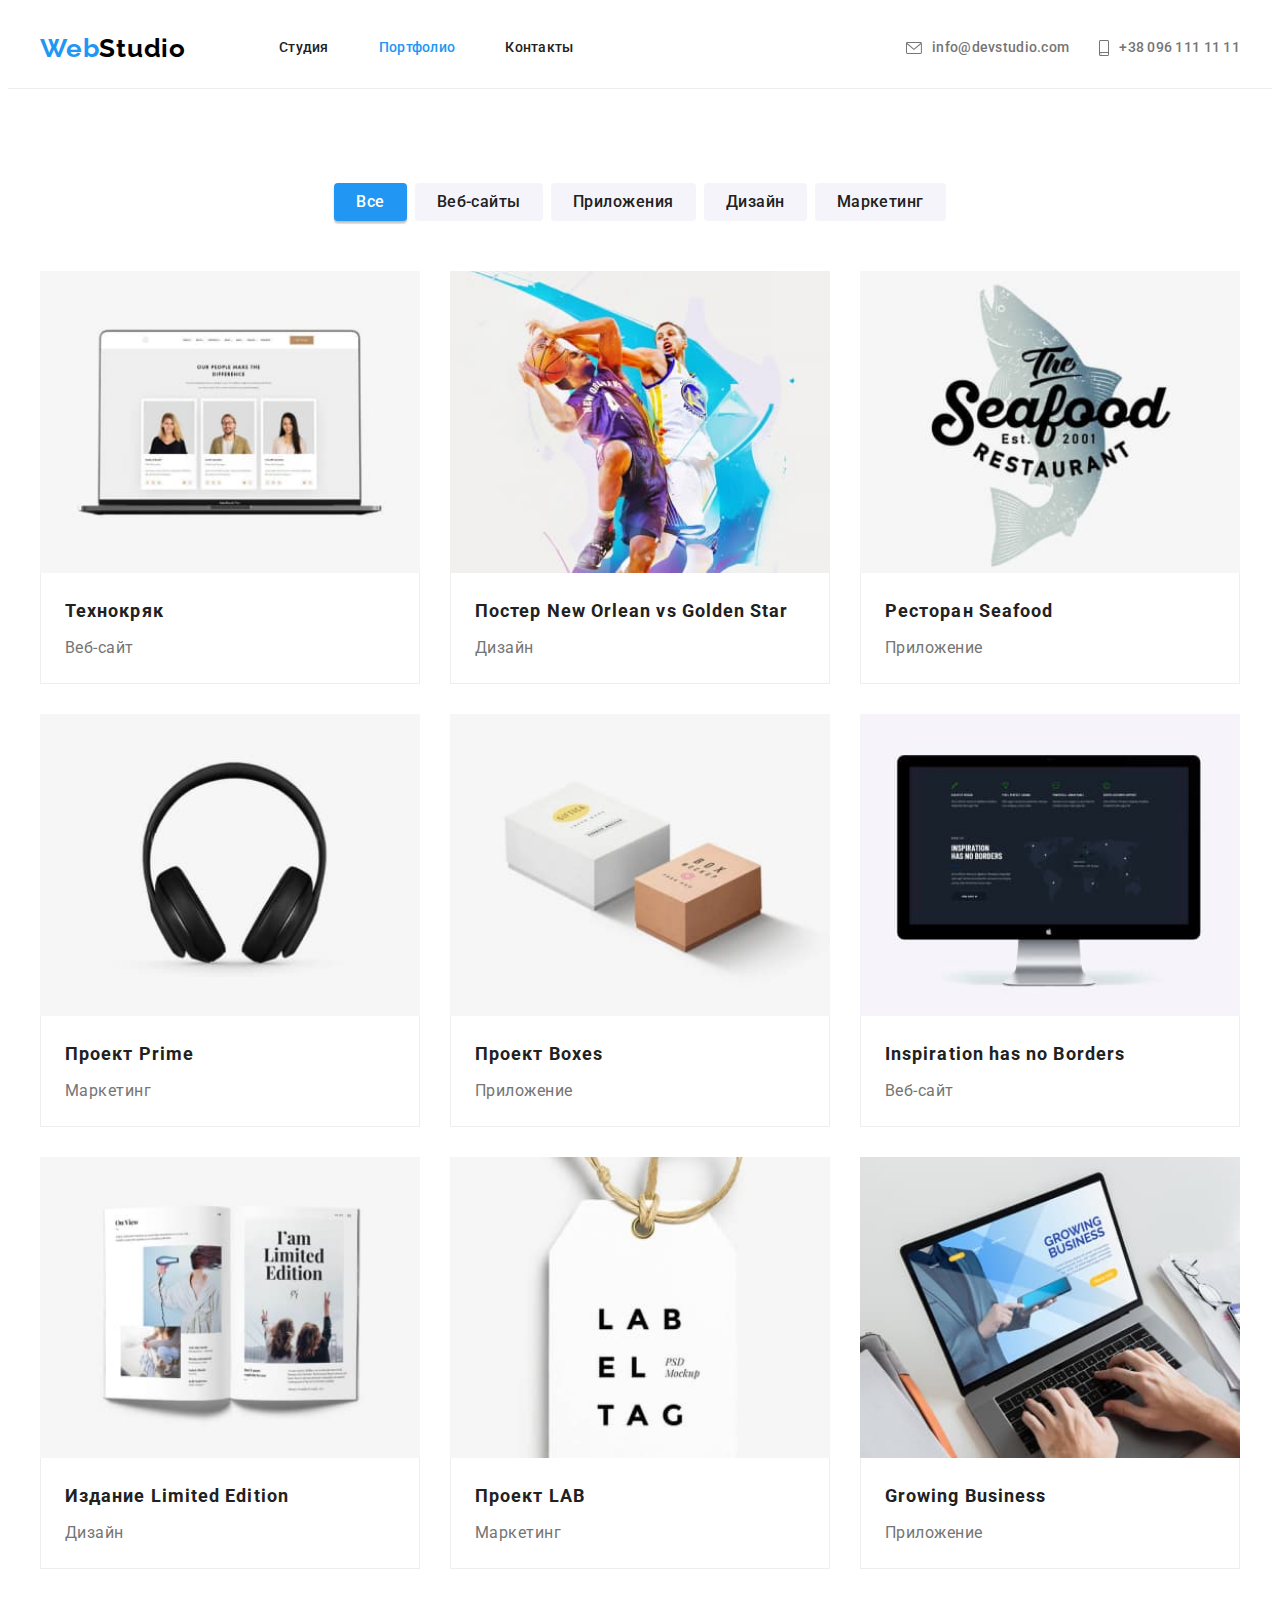
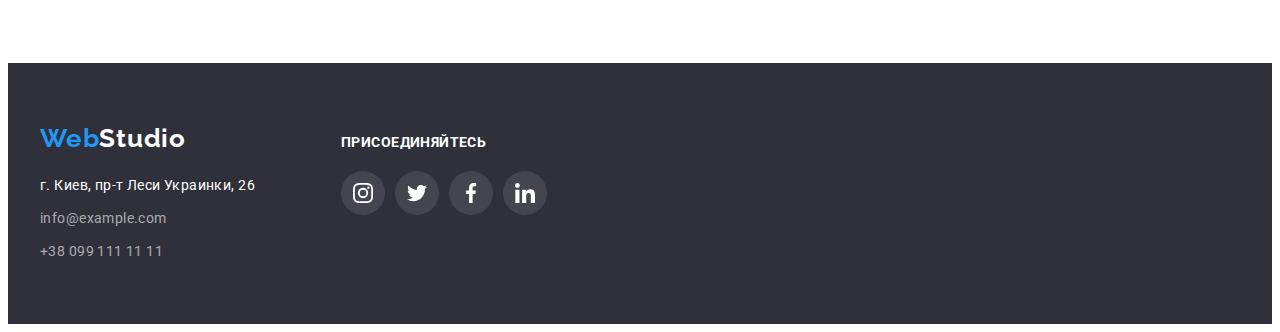
==== portfolio.html @ 4f2e8335 "Homework No.5" ====
<!DOCTYPE html>
<html lang="ru">
  <head>
    <meta charset="UTF-8" />
    <meta name="viewport" content="width=device-width, initial-scale=1.0" />
    <title>Студия</title>
    <link
      rel="stylesheet"
      href="https://cdnjs.cloudflare.com/ajax/libs/modern-normalize/1.0.0/modern-normalize.min.css"
      integrity="sha512-ISS7cAi1PEhQ8jnbJpJZMd29NlhNj4AWYyLOSp2CE/CsHxTCu+r+t0D2yoJudVrd0/8fTVPUVDzY5Tvli75u/g=="
      crossorigin="anonymous"
    />
    <link rel="preconnect" href="https://fonts.gstatic.com" />
    <link
      href="https://fonts.googleapis.com/css2?family=Raleway:wght@700&family=Roboto:wght@400;500;700;900&display=swap"
      rel="stylesheet"
    />
    <link rel="stylesheet" href="./css/styles.css" />
  </head>

  <body>
    <!-- Шапка -->
    <header class="site-header">
      <div class="container">
        <nav class="site-nav">
          <a href="./index.html" class="logo"
            ><span class="logo-start">Web</span>Studio</a
          >
          <ul class="nav-list list">
            <li class="item">
              <a href="./index.html" class="nav-link">Студия</a>
            </li>
            <li class="item">
              <a href="./portfolio.html" class="nav-link current">Портфолио</a>
            </li>
            <li class="item"><a href="#" class="nav-link">Контакты</a></li>
          </ul>
        </nav>
        <ul class="header-contact list">
          <li class="item">
            <a href="mailto:info@devstudio.com" class="contact-link email">
              <svg class="link-icon" width="16" height="16">
                <use href="./images/sprite.svg#icon-envelope"></use>
              </svg>
              <span>info@devstudio.com</span>
            </a>
          </li>
          <li class="item">
            <a href="tel:+380961111111" class="contact-link phone">
              <svg class="link-icon" width="10" height="16">
                <use href="./images/sprite.svg#icon-smartphone"></use>
              </svg>
              <span>+38 096 111 11 11</span>
            </a>
          </li>
        </ul>
      </div>
    </header>

    <main>
      <!-- Секция Наши работы -->
      <section class="section works">
        <div class="container">
          <h1 class="section-title visually-hidden">Наши работы</h1>
          <ul class="filter-container list">
            <li class="item">
              <button class="filter-button btn-active" type="button">
                Все
              </button>
            </li>
            <li class="item">
              <button class="filter-button" type="button">Веб-сайты</button>
            </li>
            <li class="item">
              <button class="filter-button" type="button">Приложения</button>
            </li>
            <li class="item">
              <button class="filter-button" type="button">Дизайн</button>
            </li>
            <li class="item">
              <button class="filter-button" type="button">Маркетинг</button>
            </li>
          </ul>

          <ul class="works-samples list">
            <li class="item">
              <a href="#" class="work-link">
                <img
                  class="photo"
                  src="./images/img-portfolio-technocrack.jpg"
                  alt="Макбук с открытой веб-страницей"
                  width="370"
                />
                <div class="work-title">
                  <h2 class="work-name">Технокряк</h2>
                  <p class="work-category">Веб-сайт</p>
                </div>
              </a>
            </li>
            <li class="item">
              <a href="#" class="work-link">
                <img
                  class="photo"
                  src="./images/img-portfolio-basketball.jpg"
                  alt="Два бескетболиста в борьбе за мяч"
                  width="370"
                />
                <div class="work-title">
                  <h2 class="work-name">Постер New Orlean vs Golden Star</h2>
                  <p class="work-category">Дизайн</p>
                </div>
              </a>
            </li>
            <li class="item">
              <a href="#" class="work-link">
                <img
                  class="photo"
                  src="./images/img-portfolio-seafood.jpg"
                  alt="Логотип - название ресторана на фоне рыбы"
                  width="370"
                />
                <div class="work-title">
                  <h2 class="work-name">Ресторан Seafood</h2>
                  <p class="work-category">Приложение</p>
                </div>
              </a>
            </li>
            <li class="item">
              <a href="#" class="work-link">
                <img
                  class="photo"
                  src="./images/img-portfolio-prime.jpg"
                  alt="Черные наушники на пустом фоне"
                  width="370"
                />
                <div class="work-title">
                  <h2 class="work-name">Проект Prime</h2>
                  <p class="work-category">Маркетинг</p>
                </div>
              </a>
            </li>
            <li class="item">
              <a href="#" class="work-link">
                <img
                  class="photo"
                  src="./images/img-portfolio-boxes.jpg"
                  alt="Две коробки: белая и бежевая"
                  width="370"
                />
                <div class="work-title">
                  <h2 class="work-name">Проект Boxes</h2>
                  <p class="work-category">Приложение</p>
                </div>
              </a>
            </li>
            <li class="item">
              <a href="#" class="work-link">
                <img
                  class="photo"
                  src="./images/img-portfolio-inspiration.jpg"
                  alt="Монитор с открытой веб-страницей"
                  width="370"
                />
                <div class="work-title">
                  <h2 class="work-name">Inspiration has no Borders</h2>
                  <p class="work-category">Веб-сайт</p>
                </div>
              </a>
            </li>
            <li class="item">
              <a href="#" class="work-link">
                <img
                  class="photo"
                  src="./images/img-portfolio-limited.jpg"
                  alt="Раскрытый журнал"
                  width="370"
                />
                <div class="work-title">
                  <h2 class="work-name">Издание Limited Edition</h2>
                  <p class="work-category">Дизайн</p>
                </div>
              </a>
            </li>
            <li class="item">
              <a href="#" class="work-link">
                <img
                  class="photo"
                  src="./images/img-portfolio-lab.jpg"
                  alt="Бирка с названием прокета"
                  width="370"
                />
                <div class="work-title">
                  <h2 class="work-name">Проект LAB</h2>
                  <p class="work-category">Маркетинг</p>
                </div>
              </a>
            </li>
            <li class="item">
              <a href="#" class="work-link">
                <img
                  class="photo"
                  src="./images/img-portfolio-growing.jpg"
                  alt="Ноутбук с открытой веб-страницей"
                  width="370"
                />
                <div class="work-title">
                  <h2 class="work-name">Growing Business</h2>
                  <p class="work-category">Приложение</p>
                </div>
              </a>
            </li>
          </ul>
        </div>
      </section>
    </main>

    <!-- Подвал -->
    <footer class="site-footer">
      <div class="container">
        <div>
          <a href="./index.html" class="logo"
            ><span class="logo-start">Web</span>Studio</a
          >
          <address class="address">
            <ul class="footer-contact list">
              <li class="item">г. Киев, пр-т Леси Украинки, 26</li>
              <li class="item">
                <a href="mailto:info@example.com" class="link">
                  info@example.com
                </a>
              </li>
              <li class="item">
                <a href="tel:+380991111111" class="link"> +38 099 111 11 11 </a>
              </li>
            </ul>
          </address>
        </div>
        <div class="social-container">
          <p class="join-text">присоединяйтесь</p>
          <ul class="social-links list">
            <li class="item">
              <a href="" class="social-link">
                <svg class="social-icon" width="20" height="20">
                  <use href="./images/sprite.svg#icon-instagram"></use>
                </svg>
              </a>
            </li>
            <li class="item">
              <a href="" class="social-link">
                <svg class="social-icon" width="20" height="20">
                  <use href="./images/sprite.svg#icon-twitter"></use>
                </svg>
              </a>
            </li>
            <li class="item">
              <a href="" class="social-link">
                <svg class="social-icon" width="20" height="20">
                  <use href="./images/sprite.svg#icon-facebook"></use>
                </svg>
              </a>
            </li>
            <li class="item">
              <a href="" class="social-link">
                <svg class="social-icon" width="20" height="20">
                  <use href="./images/sprite.svg#icon-linkedin"></use>
                </svg>
              </a>
            </li>
          </ul>
        </div>
      </div>
    </footer>
  </body>
</html>
---- css/styles.css ----
/* Палитра цветов макета */
:root {
  --main-bg-color: #ffffff;
  --dark-bg-color: #2f303a;
  --pale-bg-color: #f5f4fa;
  --hero-bg-color: #c4c4c4;
  --overlay-shading-color: rgba(47, 48, 58, 0.4);
  --btn-bg-color: #f5f4fa;
  --primary-text-color: #757575;
  --inverse-text-color: #ffffff;
  --title-text-color: #212121;
  --nav-link-color: #212121;
  --logo-black-color: #000000;
  --footer-address-color: rgba(255, 255, 255, 0.6);
  --footer-social-color: rgba(255, 255, 255, 0.1);
  --accent-color: #2196f3;
  --border-color: #eeeeee;
  --border-black-color: #000000;
  --icon-color: #afb1b8;
}

/*-------Общие стили-------*/

/* Общие объявления */
body {
  background-color: var(--main-bg-color);
  color: var(--primary-text-color);

  font-family: Roboto, sans-serif;
  font-style: normal;
}

.container {
  margin-left: auto;
  margin-right: auto;
  width: 1200px;
  padding-left: 15px;
  padding-right: 15px;
}

.section {
  padding-top: 94px;
  padding-bottom: 94px;
}

.list {
  list-style: none;
  padding: 0;
  margin: 0;
}

.social-link {
  display: flex;
  justify-content: center;
  align-items: center;
  height: 44px;
  width: 44px;
  border-radius: 50%;
}

.visually-hidden {
  position: absolute;
  clip: rect(0 0 0 0);
  width: 1px;
  height: 1px;
  margin: -1px;
}

/* Логотип */

.logo {
  text-decoration: none;
  font-family: Raleway, sans-serif;
  font-weight: 700;
  font-size: 26px;
  line-height: 1.19;
  letter-spacing: 0.03em;
}

header .logo {
  color: var(--logo-black-color);
}

footer .logo {
  display: inline-block;
  color: var(--inverse-text-color);
  margin-bottom: 20px;
}

.logo-start {
  color: var(--accent-color);
}

/* Шапка */

.site-header .container {
  display: flex;
  align-items: center;
}

.site-nav {
  display: flex;
  align-items: center;
  margin-right: auto;
}

.nav-list {
  display: flex;
}

.nav-list > .item + .item {
  margin-left: 50px;
}

.nav-list > .item:first-child {
  margin-left: 93px;
}

.header-contact {
  display: flex;
}

.header-contact > .item + .item {
  margin-left: 30px;
}

.nav-list .nav-link {
  display: block;
  padding-top: 32px;
  padding-bottom: 32px;

  color: var(--nav-link-color);

  text-decoration: none;
  font-weight: 500;
  font-size: 14px;
  line-height: 1.14;
  letter-spacing: 0.02em;
}

.site-header .contact-link {
  display: flex;
  padding-top: 32px;
  padding-bottom: 32px;

  color: var(--primary-text-color);

  text-decoration: none;
  font-weight: 500;
  font-size: 14px;
  line-height: 1.14;
  letter-spacing: 0.02em;
}

.site-header .link-icon {
  margin-right: 10px;
}

/* Реализация иконок с помощью псевдоэлемента ::before */
/*.site-header .contact-link::before {
  display: inline-flex;
  height: 16px;
  margin-right: 10px;
  content: '';
  background-repeat: no-repeat;
  background-position: bottom right;
}

.contact-link.phone::before {
  width: 12px;
  background-image: url(../images/svg/smartphone.svg);
}

.contact-link.email::before {
  width: 16px;
  background-image: url(../images/svg/envelope.svg); 
} */

.nav-link.current {
  color: var(--accent-color);
}

.nav-link:hover,
.nav-link:focus,
.contact-link:hover,
.contact-link:focus {
  color: var(--accent-color);
  cursor: pointer;
}

.link-icon {
  fill: currentColor;
}

.site-header {
  border-bottom: 1px solid var(--border-color);
}

/* Подвал */

.site-footer {
  padding-top: 60px;
  padding-bottom: 60px;
  background-color: var(--dark-bg-color);
}

.site-footer .container {
  display: flex;
}

.site-footer .social-links {
  display: flex;
}

.social-container {
  padding-top: 12px;
  margin-left: 70px;
}

.social-container .item.item:not(:last-child) {
  margin-right: 10px;
}

.social-container .social-link {
  background-color: var(--footer-social-color);
  color: var(--inverse-text-color);
}

.social-container .social-icon {
  fill: currentColor;
}

.social-container .social-link:hover,
.social-container .social-link:focus {
  background-color: var(--accent-color);
}

.join-text {
  display: block;
  margin-top: 0;
  margin-bottom: 20px;

  color: var(--inverse-text-color);

  font-weight: 700;
  font-size: 14px;
  line-height: 1.14;
  letter-spacing: 0.03em;
  text-transform: uppercase;
}

.address {
  min-width: 231px;

  color: var(--inverse-text-color);

  font-style: inherit;
  font-weight: 400;
  font-size: 14px;
  line-height: 1.71;
  letter-spacing: 0.03em;
}

.footer-contact .link {
  color: var(--footer-address-color);
  text-decoration: none;
}

.footer-contact .item + .item {
  margin-top: 9px;
}

/* -------Стили для страницы Студия------- */

/* Герой */

.section.hero {
  padding-top: 0;
  padding-bottom: 0;

  background-color: var(--hero-bg-color);
}

.overlay {
  height: 600px;
  max-width: 1600px;
  margin-left: auto;
  margin-right: auto;
  padding-top: 200px;

  border: 1px solid var(--border-black-color);
  background-image: linear-gradient(
      to right,
      var(--overlay-shading-color),
      var(--overlay-shading-color)
    ),
    url(../images/background.jpg);
  background-size: cover;
  background-position: center;
  background-repeat: no-repeat;

  text-align: center;
}

.hero .title-container {
  max-width: 700px;
  margin-left: auto;
  margin-right: auto;
  margin-bottom: 30px;
}

.hero-title {
  margin: 0;

  color: var(--inverse-text-color);

  font-weight: 900;
  font-size: 44px;
  line-height: 1.36;
  letter-spacing: 0.06em;
  text-transform: uppercase;
}

.hero-button {
  display: inline-block;
  padding: 10px 32px;

  background-color: var(--accent-color);
  color: var(--inverse-text-color);
  border-radius: 4px;
  border: none;

  font-family: inherit;
  font-weight: 700;
  font-size: 16px;
  line-height: 1.87;
  text-align: center;
  letter-spacing: 0.06em;
}

.hero-button:hover {
  cursor: pointer;
}

/* Секция преимуществ */

.feature-items {
  display: flex;
}

.feature-items .item {
  flex-basis: calc((100%-3 * 30) / 3);
}

.feature-items .item:not(:last-child) {
  margin-right: 30px;
}

.feature-icon {
  display: block;
  width: 100%;
  height: 120px;
  padding: 25px 0;
  margin-bottom: 30px;

  background-color: var(--pale-bg-color);
  border-radius: 4px;
}

/* Реализация иконок с помощью псевдоэлемента ::before */
/* .feature-items .item::before {
  display: block;
  height: 120px;
  margin-bottom: 30px;
  content: '';
  background-repeat: no-repeat;
  background-position: center;
  background-color: var(--pale-bg-color);
}

.feature-items .item:nth-child(1):before {
  background-image: url(../images/svg/antenna.svg);
}

.feature-items .item:nth-child(2):before {
  background-image: url(../images/svg/clock.svg);
}

.feature-items .item:nth-child(3):before {
  background-image: url(../images/svg/diagram.svg);
}

.feature-items .item:nth-child(4):before {
  background-image: url(../images/svg/astronaut.svg);
} */

.feature-heading {
  margin-top: 0;
  margin-bottom: 10px;
  color: var(--title-text-color);
  font-weight: 700;
  font-size: 14px;
  line-height: 1.14;
  text-transform: uppercase;
  letter-spacing: 0.03em;
}

.feature-details {
  margin-top: 0;
  margin-bottom: 0;
  font-weight: 400;
  font-size: 14px;
  line-height: 1.71;
  letter-spacing: 0.03em;
}

/* Секция Чем мы занимаемся */

.section.business {
  padding-top: 0;
}

.section-title {
  margin-top: 0;
  margin-bottom: 50px;
  color: var(--title-text-color);
  font-weight: 700;
  font-size: 36px;
  line-height: 1.17;
  text-align: center;
  letter-spacing: 0.03em;
}

.business-items {
  display: flex;
}

.business-items .photo {
  display: block;
  width: 100%;
}

.business-items .item:not(:last-child) {
  margin-right: 30px;
}

/* Секция Наша команда */

.section.team {
  background-color: var(--pale-bg-color);
}

.team-members {
  display: flex;
}

.team-members > .item {
  border-radius: 0px 0px 4px 4px;
  background-color: var(--main-bg-color);
  box-shadow: 0px 1px 3px rgba(0, 0, 0, 0.12), 0px 1px 1px rgba(0, 0, 0, 0.14),
    0px 2px 1px rgba(0, 0, 0, 0.2);
}

.team-members > .item:not(:last-child) {
  margin-right: 30px;
}

.team-members .photo {
  display: block;
  width: 100%;
  margin-bottom: 30px;
}

.team-member {
  margin-top: 0;
  margin-bottom: 10px;

  color: var(--title-text-color);
  font-weight: 500;
  font-size: 16px;
  line-height: 1.19;
  text-align: center;
  letter-spacing: 0.03em;
}

.team-position {
  margin-top: 0;
  margin-bottom: 0;

  font-weight: 400;
  font-size: 16px;
  line-height: 1.19;
  text-align: center;
  letter-spacing: 0.03em;
}

.team-members .social-links {
  display: flex;
  justify-content: center;
  align-items: center;
  padding: 16px 0 30px;
}

.team-members .social-link {
  background-color: var(--main-bg-color);
  color: var(--icon-color);
}

.team-members .social-links .item:not(:last-child) {
  margin-right: 10px;
}

.team-members .social-icon {
  fill: currentColor;
}

.team-members .social-link:hover,
.team-members .social-link:focus {
  background-color: var(--accent-color);
  color: var(--inverse-text-color);
}

/* Секция Постоянные клиенты */

.client-list {
  display: flex;
}

.client-list .item {
  flex-basis: calc((100% - 5 * 30px) / 6);
}

.client-list .item:not(:last-child) {
  margin-right: 30px;
}

.client-list .client-link {
  display: flex;
  justify-content: center;
  align-items: center;
  height: 90px;

  border: 1px solid var(--icon-color);
  border-radius: 4px;
  color: var(--icon-color);

  outline-color: var(--accent-color);
}

.client-list .link-icon {
  fill: currentColor;
}

.client-list .client-link:hover,
.client-list .client-link:focus {
  border-color: var(--accent-color);
  color: var(--accent-color);
  cursor: pointer;
}

/* -------Стили для страницы Портфолио------- */

/* Секция Примеры работ*/

.filter-container {
  display: flex;
  justify-content: center;
  margin-bottom: 50px;
}

.filter-button {
  display: inline-block;
  padding: 6px 22px;

  background-color: var(--btn-bg-color);
  color: var(--title-text-color);
  border-radius: 4px;
  border: none;
  outline: none;

  font-family: inherit;
  font-weight: 500;
  font-size: 16px;
  line-height: 1.62;
  text-align: center;
  letter-spacing: 0.03em;
}

.filter-container .item:not(:last-child) {
  margin-right: 8px;
}

.filter-button.btn-active,
.filter-button:hover,
.filter-button:focus {
  background-color: var(--accent-color);
  color: var(--inverse-text-color);
  cursor: pointer;
  box-shadow: 0px 3px 1px rgba(0, 0, 0, 0.1), 0px 1px 2px rgba(0, 0, 0, 0.08),
    0px 2px 2px rgba(0, 0, 0, 0.12);
}

.works-samples {
  display: flex;
  flex-wrap: wrap;
}

.works-samples .item {
  flex-basis: calc((100% - 2 * 30px) / 3);
}

.works-samples .item:not(:nth-child(3n)) {
  margin-right: 30px;
}

.works-samples .item:not(:nth-last-child(-n + 3)) {
  margin-bottom: 30px;
}

.work-link:hover,
.work-link:focus {
  box-shadow: 0px 1px 1px rgba(0, 0, 0, 0.12), 0px 4px 4px rgba(0, 0, 0, 0.06),
    1px 4px 6px rgba(0, 0, 0, 0.16);
}

.work-link {
  display: block;
  text-decoration: none;
  outline: none;
  cursor: pointer;
}

.works-samples .photo {
  display: block;
  width: 100%;
}

.work-title {
  padding: 20px 24px;
  border-right: 1px solid var(--border-color);
  border-bottom: 1px solid var(--border-color);
  border-left: 1px solid var(--border-color);
}

.work-name {
  margin-top: 0;
  margin-bottom: 4px;

  color: var(--title-text-color);
  font-weight: 700;
  font-size: 18px;
  line-height: 2;
  letter-spacing: 0.06em;
}

.work-category {
  margin-top: 0;
  margin-bottom: 0;

  color: var(--primary-text-color);
  font-weight: 400;
  font-size: 16px;
  line-height: 1.87;
  letter-spacing: 0.03em;
}
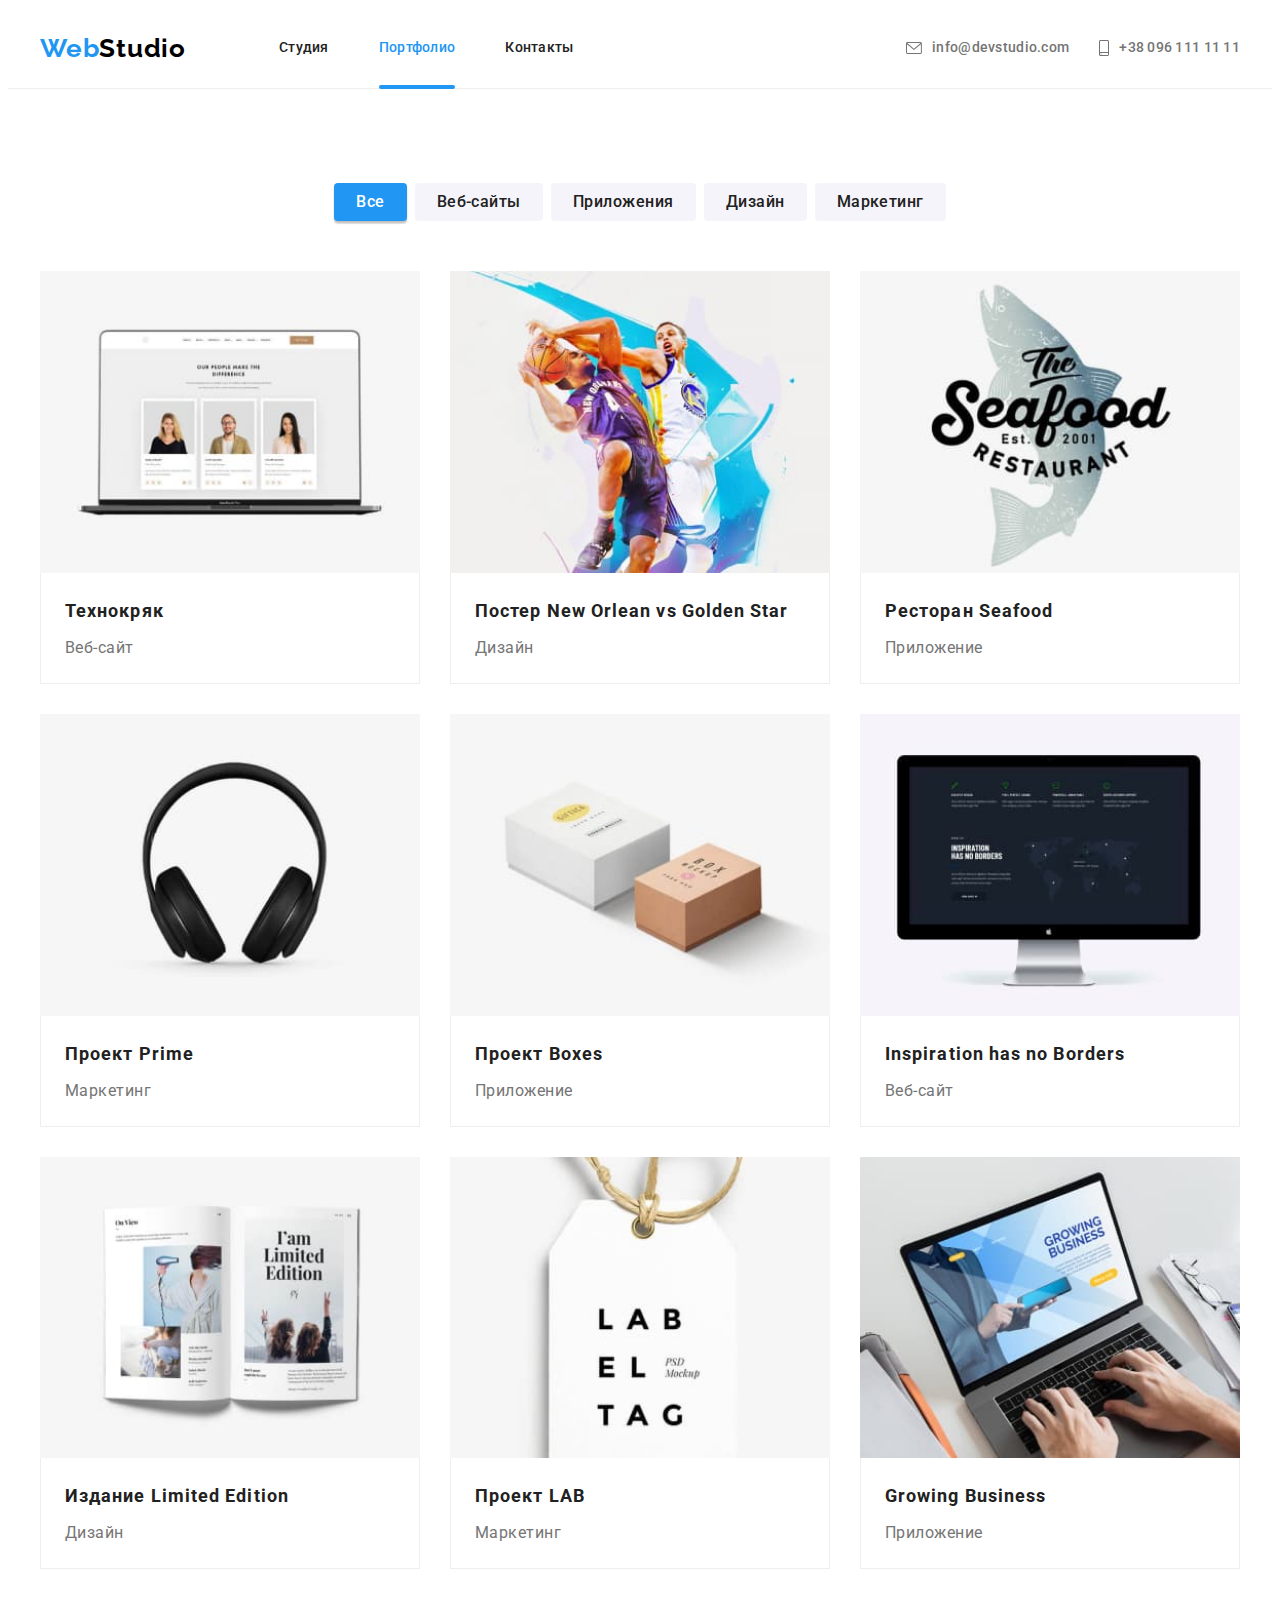
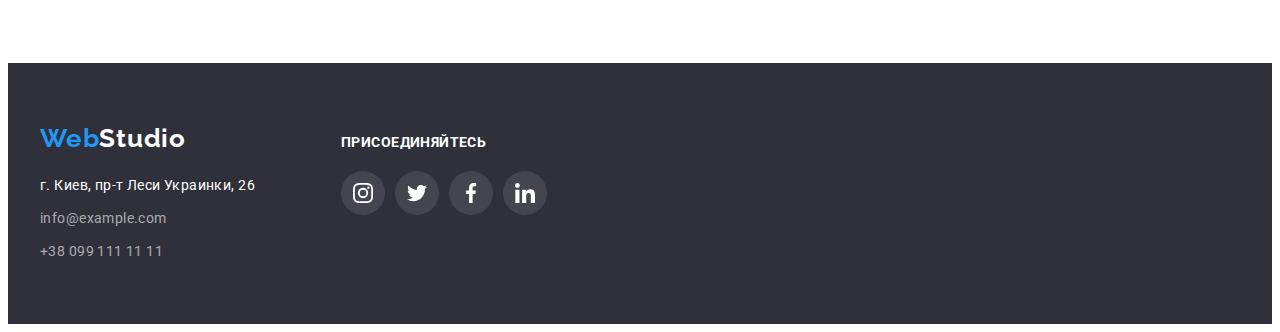
==== commit 460ca171: "Homework No.5" ====
--- a/portfolio.html
+++ b/portfolio.html
@@ -85,12 +85,22 @@
           <ul class="works-samples list">
             <li class="item">
               <a href="#" class="work-link">
-                <img
-                  class="photo"
-                  src="./images/img-portfolio-technocrack.jpg"
-                  alt="Макбук с открытой веб-страницей"
-                  width="370"
-                />
+                <div class="works-thumb">
+                  <img
+                    class="photo"
+                    src="./images/img-portfolio-technocrack.jpg"
+                    alt="Макбук с открытой веб-страницей"
+                    width="370"
+                  />
+                  <div class="works-overlay">
+                    <p class="work-details">
+                      Технокряк это современная площадка распространения
+                      коронавируса. Компании используют эту платформу для
+                      цифрового шпионажа и атак на защищённые сервера
+                      конкурентов.
+                    </p>
+                  </div>
+                </div>
                 <div class="work-title">
                   <h2 class="work-name">Технокряк</h2>
                   <p class="work-category">Веб-сайт</p>
@@ -99,12 +109,22 @@
             </li>
             <li class="item">
               <a href="#" class="work-link">
-                <img
-                  class="photo"
-                  src="./images/img-portfolio-basketball.jpg"
-                  alt="Два бескетболиста в борьбе за мяч"
-                  width="370"
-                />
+                <div class="works-thumb">
+                  <img
+                    class="photo"
+                    src="./images/img-portfolio-basketball.jpg"
+                    alt="Два бескетболиста в борьбе за мяч"
+                    width="370"
+                  />
+
+                  <div class="works-overlay">
+                    <p class="work-details">
+                      Lorem ipsum dolor sit amet consectetur, adipisicing elit.
+                      Laborum natus corporis sapiente maiores at adipisci, quia
+                      expedita possimus officiis.
+                    </p>
+                  </div>
+                </div>
                 <div class="work-title">
                   <h2 class="work-name">Постер New Orlean vs Golden Star</h2>
                   <p class="work-category">Дизайн</p>
@@ -113,12 +133,22 @@
             </li>
             <li class="item">
               <a href="#" class="work-link">
-                <img
-                  class="photo"
-                  src="./images/img-portfolio-seafood.jpg"
-                  alt="Логотип - название ресторана на фоне рыбы"
-                  width="370"
-                />
+                <div class="works-thumb">
+                  <img
+                    class="photo"
+                    src="./images/img-portfolio-seafood.jpg"
+                    alt="Логотип - название ресторана на фоне рыбы"
+                    width="370"
+                  />
+
+                  <div class="works-overlay">
+                    <p class="work-details">
+                      Lorem ipsum dolor sit amet consectetur, adipisicing elit.
+                      Laborum natus corporis sapiente maiores at adipisci, quia
+                      expedita possimus officiis.
+                    </p>
+                  </div>
+                </div>
                 <div class="work-title">
                   <h2 class="work-name">Ресторан Seafood</h2>
                   <p class="work-category">Приложение</p>
@@ -127,12 +157,22 @@
             </li>
             <li class="item">
               <a href="#" class="work-link">
-                <img
-                  class="photo"
-                  src="./images/img-portfolio-prime.jpg"
-                  alt="Черные наушники на пустом фоне"
-                  width="370"
-                />
+                <div class="works-thumb">
+                  <img
+                    class="photo"
+                    src="./images/img-portfolio-prime.jpg"
+                    alt="Черные наушники на пустом фоне"
+                    width="370"
+                  />
+
+                  <div class="works-overlay">
+                    <p class="work-details">
+                      Lorem ipsum dolor sit amet consectetur, adipisicing elit.
+                      Laborum natus corporis sapiente maiores at adipisci, quia
+                      expedita possimus officiis.
+                    </p>
+                  </div>
+                </div>
                 <div class="work-title">
                   <h2 class="work-name">Проект Prime</h2>
                   <p class="work-category">Маркетинг</p>
@@ -141,12 +181,22 @@
             </li>
             <li class="item">
               <a href="#" class="work-link">
-                <img
-                  class="photo"
-                  src="./images/img-portfolio-boxes.jpg"
-                  alt="Две коробки: белая и бежевая"
-                  width="370"
-                />
+                <div class="works-thumb">
+                  <img
+                    class="photo"
+                    src="./images/img-portfolio-boxes.jpg"
+                    alt="Две коробки: белая и бежевая"
+                    width="370"
+                  />
+
+                  <div class="works-overlay">
+                    <p class="work-details">
+                      Lorem ipsum dolor sit amet consectetur, adipisicing elit.
+                      Laborum natus corporis sapiente maiores at adipisci, quia
+                      expedita possimus officiis.
+                    </p>
+                  </div>
+                </div>
                 <div class="work-title">
                   <h2 class="work-name">Проект Boxes</h2>
                   <p class="work-category">Приложение</p>
@@ -155,12 +205,22 @@
             </li>
             <li class="item">
               <a href="#" class="work-link">
-                <img
-                  class="photo"
-                  src="./images/img-portfolio-inspiration.jpg"
-                  alt="Монитор с открытой веб-страницей"
-                  width="370"
-                />
+                <div class="works-thumb">
+                  <img
+                    class="photo"
+                    src="./images/img-portfolio-inspiration.jpg"
+                    alt="Монитор с открытой веб-страницей"
+                    width="370"
+                  />
+
+                  <div class="works-overlay">
+                    <p class="work-details">
+                      Lorem ipsum dolor sit amet consectetur, adipisicing elit.
+                      Laborum natus corporis sapiente maiores at adipisci, quia
+                      expedita possimus officiis.
+                    </p>
+                  </div>
+                </div>
                 <div class="work-title">
                   <h2 class="work-name">Inspiration has no Borders</h2>
                   <p class="work-category">Веб-сайт</p>
@@ -169,12 +229,22 @@
             </li>
             <li class="item">
               <a href="#" class="work-link">
-                <img
-                  class="photo"
-                  src="./images/img-portfolio-limited.jpg"
-                  alt="Раскрытый журнал"
-                  width="370"
-                />
+                <div class="works-thumb">
+                  <img
+                    class="photo"
+                    src="./images/img-portfolio-limited.jpg"
+                    alt="Раскрытый журнал"
+                    width="370"
+                  />
+
+                  <div class="works-overlay">
+                    <p class="work-details">
+                      Lorem ipsum dolor sit amet consectetur, adipisicing elit.
+                      Laborum natus corporis sapiente maiores at adipisci, quia
+                      expedita possimus officiis.
+                    </p>
+                  </div>
+                </div>
                 <div class="work-title">
                   <h2 class="work-name">Издание Limited Edition</h2>
                   <p class="work-category">Дизайн</p>
@@ -183,12 +253,22 @@
             </li>
             <li class="item">
               <a href="#" class="work-link">
-                <img
-                  class="photo"
-                  src="./images/img-portfolio-lab.jpg"
-                  alt="Бирка с названием прокета"
-                  width="370"
-                />
+                <div class="works-thumb">
+                  <img
+                    class="photo"
+                    src="./images/img-portfolio-lab.jpg"
+                    alt="Бирка с названием прокета"
+                    width="370"
+                  />
+
+                  <div class="works-overlay">
+                    <p class="work-details">
+                      Lorem ipsum dolor sit amet consectetur, adipisicing elit.
+                      Laborum natus corporis sapiente maiores at adipisci, quia
+                      expedita possimus officiis.
+                    </p>
+                  </div>
+                </div>
                 <div class="work-title">
                   <h2 class="work-name">Проект LAB</h2>
                   <p class="work-category">Маркетинг</p>
@@ -197,12 +277,22 @@
             </li>
             <li class="item">
               <a href="#" class="work-link">
-                <img
-                  class="photo"
-                  src="./images/img-portfolio-growing.jpg"
-                  alt="Ноутбук с открытой веб-страницей"
-                  width="370"
-                />
+                <div class="works-thumb">
+                  <img
+                    class="photo"
+                    src="./images/img-portfolio-growing.jpg"
+                    alt="Ноутбук с открытой веб-страницей"
+                    width="370"
+                  />
+
+                  <div class="works-overlay">
+                    <p class="work-details">
+                      Lorem ipsum dolor sit amet consectetur, adipisicing elit.
+                      Laborum natus corporis sapiente maiores at adipisci, quia
+                      expedita possimus officiis.
+                    </p>
+                  </div>
+                </div>
                 <div class="work-title">
                   <h2 class="work-name">Growing Business</h2>
                   <p class="work-category">Приложение</p>
--- a/css/styles.css
+++ b/css/styles.css
@@ -5,6 +5,9 @@
   --pale-bg-color: #f5f4fa;
   --hero-bg-color: #c4c4c4;
   --overlay-shading-color: rgba(47, 48, 58, 0.4);
+  --overlay-text-color: rgba(47, 48, 58, 0.8);
+  --overlay-portfolio-color: rgba(33, 150, 243, 0.9);
+  --overlay-backdrop: rgba(0, 0, 0, 0.2);
   --btn-bg-color: #f5f4fa;
   --primary-text-color: #757575;
   --inverse-text-color: #ffffff;
@@ -56,6 +59,9 @@
   height: 44px;
   width: 44px;
   border-radius: 50%;
+
+  transition: background-color 250ms cubic-bezier(0.4, 0, 0.2, 1),
+    color 250ms cubic-bezier(0.4, 0, 0.2, 1);
 }
 
 .visually-hidden {
@@ -136,6 +142,8 @@
   font-size: 14px;
   line-height: 1.14;
   letter-spacing: 0.02em;
+
+  transition: color 250ms cubic-bezier(0.4, 0, 0.2, 1);
 }
 
 .site-header .contact-link {
@@ -150,6 +158,8 @@
   font-size: 14px;
   line-height: 1.14;
   letter-spacing: 0.02em;
+
+  transition: color 250ms cubic-bezier(0.4, 0, 0.2, 1);
 }
 
 .site-header .link-icon {
@@ -177,7 +187,20 @@
 } */
 
 .nav-link.current {
+  position: relative;
   color: var(--accent-color);
+}
+
+.nav-link.current::after {
+  content: '';
+  position: absolute;
+  width: 100%;
+  height: 4px;
+  left: 0;
+  bottom: -1px;
+
+  background-color: var(--accent-color);
+  border-radius: 2px;
 }
 
 .nav-link:hover,
@@ -444,6 +467,34 @@
   margin-right: 30px;
 }
 
+.business-thumb {
+  position: relative;
+  width: 100%;
+  height: 100%;
+}
+
+.title-overlay {
+  position: absolute;
+  width: 100%;
+  padding: 27px 0;
+  bottom: 0;
+
+  background-color: var(--overlay-text-color);
+}
+
+.business-title {
+  margin: 0;
+
+  color: var(--inverse-text-color);
+
+  font-weight: 700;
+  font-size: 14px;
+  line-height: 1.14;
+  text-align: center;
+  letter-spacing: 0.03em;
+  text-transform: uppercase;
+}
+
 /* Секция Наша команда */
 
 .section.team {
@@ -545,6 +596,9 @@
   color: var(--icon-color);
 
   outline-color: var(--accent-color);
+
+  transition: border-color 250ms cubic-bezier(0.4, 0, 0.2, 1),
+    color 250ms cubic-bezier(0.4, 0, 0.2, 1);
 }
 
 .client-list .link-icon {
@@ -584,6 +638,10 @@
   line-height: 1.62;
   text-align: center;
   letter-spacing: 0.03em;
+
+  transition: background-color 250ms cubic-bezier(0.4, 0, 0.2, 1),
+    color 250ms cubic-bezier(0.4, 0, 0.2, 1),
+    box-shadow 250ms cubic-bezier(0.4, 0, 0.2, 1);
 }
 
 .filter-container .item:not(:last-child) {
@@ -621,6 +679,11 @@
 .work-link:focus {
   box-shadow: 0px 1px 1px rgba(0, 0, 0, 0.12), 0px 4px 4px rgba(0, 0, 0, 0.06),
     1px 4px 6px rgba(0, 0, 0, 0.16);
+}
+
+.work-link:hover .works-overlay,
+.work-link:focus .works-overlay {
+  transform: translateY(-100%);
 }
 
 .work-link {
@@ -628,6 +691,8 @@
   text-decoration: none;
   outline: none;
   cursor: pointer;
+
+  transition: box-shadow 250ms cubic-bezier(0.4, 0, 0.2, 1);
 }
 
 .works-samples .photo {
@@ -663,3 +728,82 @@
   line-height: 1.87;
   letter-spacing: 0.03em;
 }
+
+.works-thumb {
+  position: relative;
+  width: 100%;
+  height: 100%;
+  overflow: hidden;
+}
+
+.works-overlay {
+  position: absolute;
+  display: flex;
+  align-items: center;
+  width: 100%;
+  height: 100%;
+  top: 100%;
+
+  padding: 0 24px;
+
+  background-color: var(--overlay-portfolio-color);
+
+  transition: transform 250ms cubic-bezier(0.4, 0, 0.2, 1);
+}
+
+.work-details {
+  padding: 0;
+
+  color: var(--inverse-text-color);
+
+  font-weight: 400;
+  font-size: 18px;
+  line-height: 1.56;
+  letter-spacing: 0.03em;
+}
+
+/* Модальное окно */
+
+.backdrop {
+  position: fixed;
+  left: 0;
+  top: 0;
+  width: 100%;
+  height: 100%;
+
+  opacity: 1;
+  background-color: var(--overlay-backdrop);
+
+  transition: opacity 250ms cubic-bezier(0.4, 0, 0.2, 1);
+}
+
+.backdrop.is-hidden {
+  opacity: 0;
+  pointer-events: none;
+  visibility: hidden;
+}
+
+.backdrop.is-hidden .modal {
+  transform: scale(1.1) translate(-50%, -50%);
+}
+
+.modal {
+  position: absolute;
+  width: 528px;
+  height: 581px;
+  left: 50%;
+  top: 50%;
+
+  background-color: var(--main-bg-color);
+
+  transform: scale(1) translate(-50%, -50%);
+  transition: transform 250ms cubic-bezier(0.4, 0, 0.2, 1);
+}
+
+.modal-close-btn {
+  position: absolute;
+  top: 8px;
+  right: 8px;
+  height: 30px;
+  width: 30px;
+}
